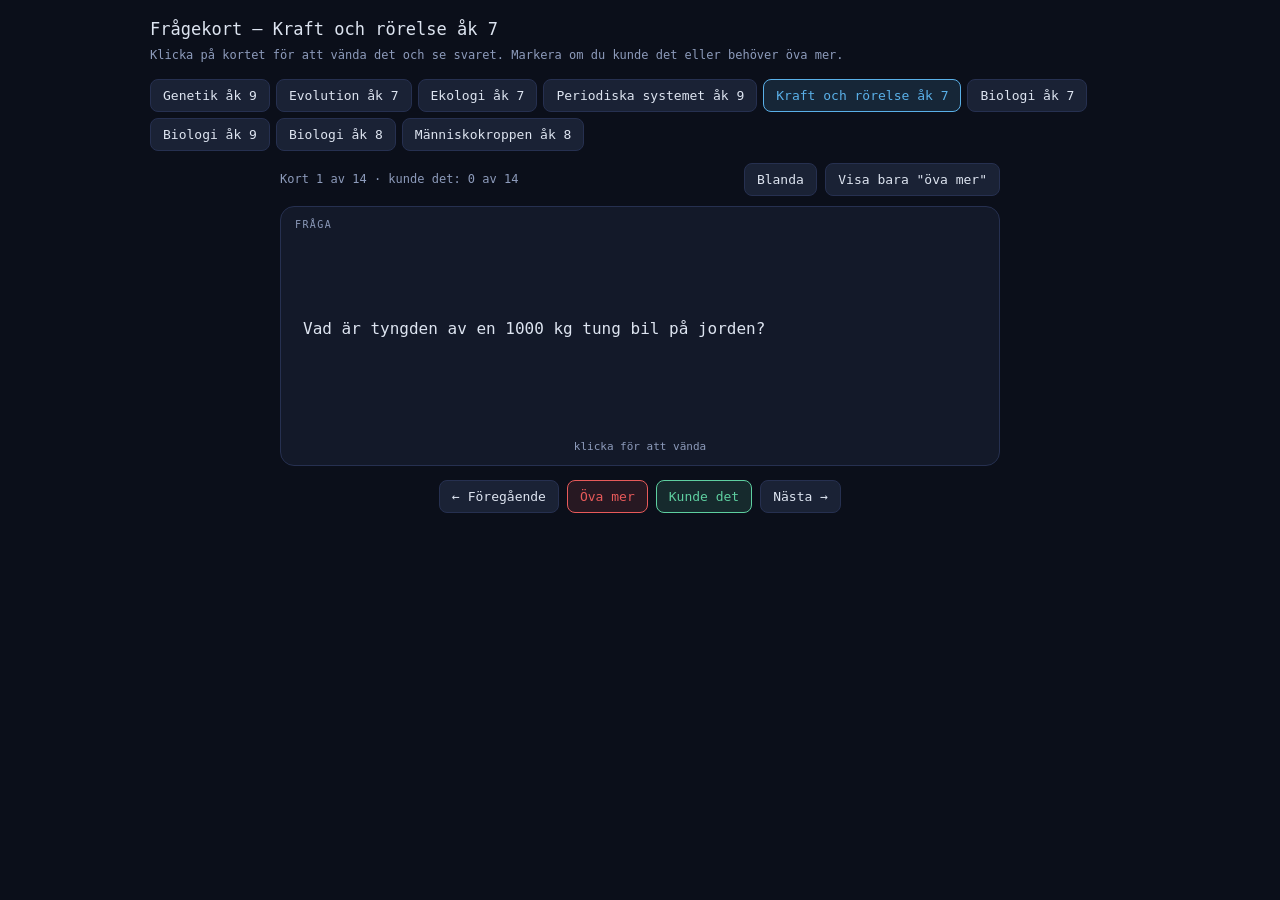
==== apps/fragekort.html @ ba901678 "Frågekort (flashcards) för alla läxförhör, går att bädda in i Google Sites Co-Authored-By: Claude So" ====
<!DOCTYPE html>
<html lang="sv">
<head>
<meta charset="utf-8">
<meta name="viewport" content="width=device-width,initial-scale=1">
<title>Frågekort</title>
<link rel="stylesheet" href="kemi.css">
<style>
.tabs{display:flex;gap:6px;flex-wrap:wrap;margin-bottom:12px}
.card-wrap{perspective:1200px;max-width:720px;margin:0 auto}
.fcard{position:relative;min-height:260px;cursor:pointer;transition:transform .45s;transform-style:preserve-3d}
.fcard.flip{transform:rotateY(180deg)}
.face{position:absolute;inset:0;backface-visibility:hidden;-webkit-backface-visibility:hidden;background:var(--surface);border:1px solid var(--border);border-radius:14px;padding:22px 22px 36px;display:flex;flex-direction:column;justify-content:center;overflow:auto}
.face.back{transform:rotateY(180deg);border-color:rgba(94,207,160,.5)}
.face .tag{position:absolute;top:10px;left:14px;font-size:10px;letter-spacing:.14em;text-transform:uppercase;color:var(--muted)}
.face .hintline{position:absolute;bottom:10px;left:0;right:0;text-align:center;font-size:11px;color:var(--muted)}
.face .txt{font-size:16px;line-height:1.6}
.face ul{margin:8px 0 0 18px;font-size:14px}
.face li{margin:3px 0}
.bar{display:flex;gap:8px;justify-content:center;flex-wrap:wrap;margin:14px 0}
.count{text-align:center;color:var(--muted);font-size:12px}
.sm{max-width:720px;margin:0 auto 10px;display:flex;justify-content:space-between;align-items:center;gap:8px;flex-wrap:wrap}
</style>
</head>
<body>
<div class="app">
  <h1 id="title">Frågekort</h1>
  <p class="lead">Klicka på kortet för att vända det och se svaret. Markera om du kunde det eller behöver öva mer.</p>
  <div id="tabs" class="tabs"></div>
  <div class="sm"><span class="count" id="count"></span><span><button id="shuf">Blanda</button> <button id="onlyMore">Visa bara "öva mer"</button></span></div>
  <div class="card-wrap"><div class="fcard" id="card" tabindex="0" role="button" aria-label="Vänd kortet">
    <div class="face front"><span class="tag">Fråga</span><div class="txt" id="front"></div><span class="hintline">klicka för att vända</span></div>
    <div class="face back"><span class="tag">Svar</span><div class="txt" id="back"></div></div>
  </div></div>
  <div class="bar">
    <button id="prev">← Föregående</button>
    <button id="more" class="bad">Öva mer</button>
    <button id="known" class="good">Kunde det</button>
    <button id="next">Nästa →</button>
  </div>
</div>
<script src="../src/lax-data.js"></script>
<script>
const TITLES={biologi7:"Biologi åk 7",biologi8:"Biologi åk 8",biologi9:"Biologi åk 9",evolution7:"Evolution åk 7",ekologi7:"Ekologi åk 7",manniska8:"Människokroppen åk 8",genetik:"Genetik åk 9",periodiska9:"Periodiska systemet åk 9",kraft7:"Kraft och rörelse åk 7"};
const $=id=>document.getElementById(id);
const esc=s=>String(s).replace(/[&<>]/g,c=>({"&":"&amp;","<":"&lt;",">":"&gt;"}[c]));
let topic,deck=[],i=0,mark={},only=false,all=[];
function backHtml(q){
  if(q.type==="multi"){
    const ok=(q.correct||[]).map(k=>`<li>${esc(k)}. ${esc(q.opts[k])}</li>`).join("");
    return `<b>Rätta påståenden:</b><ul>${ok}</ul>`+(q.explanation?`<p style="margin-top:10px;color:var(--muted)">${esc(q.explanation)}</p>`:"");
  }
  return esc(q.modelAnswer||q.explanation||"");
}
function frontHtml(q){
  if(q.type==="multi"){
    const o=Object.keys(q.opts).sort().map(k=>`<li>${esc(k)}. ${esc(q.opts[k])}</li>`).join("");
    return esc(q.text)+`<ul>${o}</ul>`;
  }
  return esc(q.text);
}
function show(){
  $("card").classList.remove("flip");
  if(!deck.length){$("front").textContent="Inga kort här.";$("back").textContent="";$("count").textContent="";return}
  const q=deck[i];
  $("front").innerHTML=frontHtml(q);$("back").innerHTML=backHtml(q);
  const m=Object.values(mark).filter(v=>v==="known").length;
  $("count").textContent=`Kort ${i+1} av ${deck.length} · kunde det: ${m} av ${all.length}`;
}
function build(){
  deck=only?all.filter(q=>mark[q.id]==="more"):all.slice();
  if(i>=deck.length)i=0;
  $("onlyMore").classList.toggle("on",only);
  show();
}
function load(t){
  topic=t;all=(LAX_DATA[t]||[]).slice();mark={};i=0;only=false;
  $("title").textContent="Frågekort – "+(TITLES[t]||t);
  document.querySelectorAll("#tabs button").forEach(b=>b.classList.toggle("on",b.dataset.k===t));
  build();
}
Object.keys(LAX_DATA).forEach(k=>{const b=document.createElement("button");b.textContent=TITLES[k]||k;b.dataset.k=k;b.onclick=()=>load(k);$("tabs").appendChild(b)});
const url=new URLSearchParams(location.search).get("topic");
if(url&&LAX_DATA[url]&&new URLSearchParams(location.search).get("single")!==null)$("tabs").style.display="none";
$("card").onclick=()=>$("card").classList.toggle("flip");
$("card").onkeydown=e=>{if(e.key==="Enter"||e.key===" "){e.preventDefault();$("card").classList.toggle("flip")}};
$("next").onclick=()=>{if(deck.length){i=(i+1)%deck.length;show()}};
$("prev").onclick=()=>{if(deck.length){i=(i-1+deck.length)%deck.length;show()}};
$("known").onclick=()=>{if(!deck.length)return;mark[deck[i].id]="known";only?build():$("next").click()};
$("more").onclick=()=>{if(!deck.length)return;mark[deck[i].id]="more";$("next").click()};
$("shuf").onclick=()=>{all.sort(()=>Math.random()-.5);i=0;build()};
$("onlyMore").onclick=()=>{only=!only;i=0;build()};
load(LAX_DATA[url]?url:(LAX_DATA.kraft7?"kraft7":Object.keys(LAX_DATA)[0]));
</script>
</body>
</html>
---- apps/kemi.css ----
:root{--bg:#0b0f1a;--surface:#131929;--surface2:#1a2235;--border:#263050;--text:#dde4f0;--muted:#8d9bbb;--accent:#e8845a;--green:#5ecfa0;--red:#e85a5a;--blue:#5ab0e8;--yellow:#e8c75a;--mono:'DM Mono',ui-monospace,Menlo,monospace}
*{box-sizing:border-box;margin:0;padding:0}
body{font-family:var(--mono);background:var(--bg);color:var(--text);font-size:14px;line-height:1.55;padding:16px}
.app{max-width:980px;margin:0 auto}
h1{font-size:17px;font-weight:500;margin-bottom:4px}
.lead{color:var(--muted);font-size:12px;margin-bottom:14px}
.row{display:flex;gap:14px;flex-wrap:wrap}
.panel{background:var(--surface);border:1px solid var(--border);border-radius:10px;padding:14px}
.grow{flex:1 1 320px;min-width:0}
.label{font-size:10px;letter-spacing:.14em;text-transform:uppercase;color:var(--muted);margin-bottom:8px}
button{font-family:var(--mono);font-size:13px;color:var(--text);background:var(--surface2);border:1px solid var(--border);border-radius:8px;padding:8px 12px;cursor:pointer}
button:hover:not(:disabled){border-color:var(--blue)}
button:disabled{opacity:.4;cursor:default}
button.on{border-color:var(--blue);background:rgba(90,176,232,.14);color:var(--blue)}
button.good{border-color:var(--green);background:rgba(94,207,160,.14);color:var(--green)}
button.bad{border-color:var(--red);background:rgba(232,90,90,.12);color:var(--red)}
button.primary{background:var(--blue);color:#0b0f1a;border-color:var(--blue);font-weight:500}
.ctrl{display:flex;align-items:center;gap:8px;margin:6px 0;flex-wrap:wrap}
.ctrl .name{width:104px;color:var(--muted);font-size:12px}
.ctrl .val{min-width:28px;text-align:center;font-size:16px}
.ctrl button{width:34px;padding:6px 0}
.stat{display:flex;justify-content:space-between;border-bottom:1px solid var(--border);padding:5px 0;font-size:13px}
.stat span:first-child{color:var(--muted)}
.msg{margin-top:10px;padding:10px 12px;border-radius:8px;font-size:13px;background:var(--surface2);border:1px solid var(--border)}
.msg.good{border-color:rgba(94,207,160,.4);color:var(--green)}
.msg.bad{border-color:rgba(232,90,90,.4);color:var(--red)}
.msg.info{border-color:rgba(90,176,232,.3);color:var(--blue)}
svg{display:block;width:100%;height:auto}
.legend{display:flex;gap:6px 14px;flex-wrap:wrap;font-size:11px;color:var(--muted);margin-top:8px}
.legend i{display:inline-block;width:10px;height:10px;border-radius:3px;margin-right:5px;vertical-align:-1px}
sup,sub{font-size:.7em}
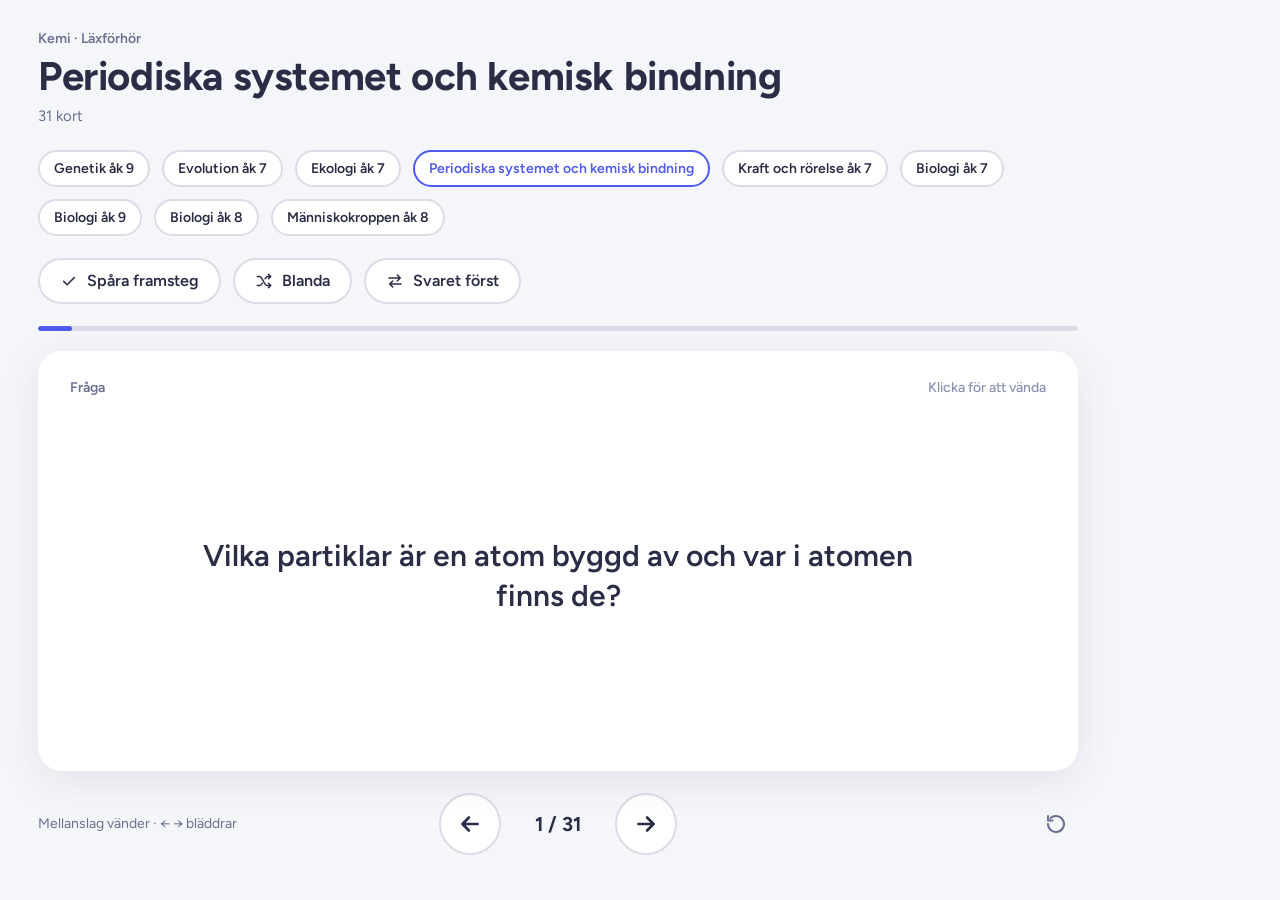
==== commit 64bef61c: "Frågekort: ny layout (som Google Sites-versionen) + SVG-figurer för periodiska systemet Co-Authored-" ====
--- a/apps/fragekort.html
+++ b/apps/fragekort.html
@@ -4,93 +4,226 @@
 <meta charset="utf-8">
 <meta name="viewport" content="width=device-width,initial-scale=1">
 <title>Frågekort</title>
-<link rel="stylesheet" href="kemi.css">
+<link rel="preconnect" href="https://fonts.googleapis.com">
+<link href="https://fonts.googleapis.com/css2?family=Figtree:wght@400;500;600;700&display=swap" rel="stylesheet">
 <style>
-.tabs{display:flex;gap:6px;flex-wrap:wrap;margin-bottom:12px}
-.card-wrap{perspective:1200px;max-width:720px;margin:0 auto}
-.fcard{position:relative;min-height:260px;cursor:pointer;transition:transform .45s;transform-style:preserve-3d}
-.fcard.flip{transform:rotateY(180deg)}
-.face{position:absolute;inset:0;backface-visibility:hidden;-webkit-backface-visibility:hidden;background:var(--surface);border:1px solid var(--border);border-radius:14px;padding:22px 22px 36px;display:flex;flex-direction:column;justify-content:center;overflow:auto}
-.face.back{transform:rotateY(180deg);border-color:rgba(94,207,160,.5)}
-.face .tag{position:absolute;top:10px;left:14px;font-size:10px;letter-spacing:.14em;text-transform:uppercase;color:var(--muted)}
-.face .hintline{position:absolute;bottom:10px;left:0;right:0;text-align:center;font-size:11px;color:var(--muted)}
-.face .txt{font-size:16px;line-height:1.6}
-.face ul{margin:8px 0 0 18px;font-size:14px}
-.face li{margin:3px 0}
-.bar{display:flex;gap:8px;justify-content:center;flex-wrap:wrap;margin:14px 0}
-.count{text-align:center;color:var(--muted);font-size:12px}
-.sm{max-width:720px;margin:0 auto 10px;display:flex;justify-content:space-between;align-items:center;gap:8px;flex-wrap:wrap}
+:root{--bg:#f5f6fa;--card:#fff;--ink:#2a2d45;--mut:#6b7090;--line:#dcdce8;--accent:#4f5bef;--good:#1f9d6b;--bad:#d64545}
+*{box-sizing:border-box;margin:0;padding:0}
+body{font-family:Figtree,system-ui,-apple-system,"Segoe UI",Roboto,sans-serif;background:var(--bg);color:var(--ink);padding:28px 38px 40px;line-height:1.5}
+.wrap{max-width:1040px}
+.eyebrow{font-size:14px;font-weight:600;color:var(--mut)}
+h1{font-size:40px;line-height:1.15;font-weight:700;margin:4px 0 6px;letter-spacing:-.01em}
+.count{font-size:15px;color:var(--mut);margin-bottom:22px}
+.pills{display:flex;gap:12px;flex-wrap:wrap;margin-bottom:22px}
+.pill{display:inline-flex;align-items:center;gap:9px;font:inherit;font-size:16px;font-weight:600;color:var(--ink);background:#fff;border:2px solid var(--line);border-radius:999px;padding:9px 20px;cursor:pointer}
+.pill:hover{border-color:#b9bbd4}
+.pill[aria-pressed=true]{border-color:var(--accent);color:var(--accent)}
+.pill svg{width:18px;height:18px;stroke:currentColor;fill:none;stroke-width:2;stroke-linecap:round;stroke-linejoin:round}
+.topics .pill{font-size:14px;padding:6px 14px}
+.bar{height:5px;background:var(--line);border-radius:3px;margin-bottom:20px;overflow:hidden}
+.bar i{display:block;height:100%;background:var(--accent);border-radius:3px;transition:width .25s}
+.scene{perspective:1600px}
+.flipper{display:grid;transform-style:preserve-3d;transition:transform .5s;cursor:pointer;outline:none}
+.flipper.flip{transform:rotateY(180deg)}
+.face{grid-area:1/1;backface-visibility:hidden;-webkit-backface-visibility:hidden;background:var(--card);border-radius:24px;box-shadow:0 10px 40px rgba(60,66,110,.10);padding:26px 32px 30px;min-height:420px;display:flex;flex-direction:column}
+.face.back{transform:rotateY(180deg)}
+.fhead{display:flex;justify-content:space-between;font-size:14px;font-weight:600;color:var(--mut)}
+.fhead span:last-child{font-weight:500;color:#8a8fae}
+.fbody{flex:1;display:flex;flex-direction:column;align-items:center;justify-content:center;text-align:center;gap:16px;padding:14px 8px 0}
+.q{font-size:30px;font-weight:600;line-height:1.35;max-width:760px}
+.ans{font-size:21px;line-height:1.6;max-width:720px}
+.q.long,.ans.long{font-size:21px}
+.opts{list-style:none;text-align:left;font-size:19px;max-width:700px;display:grid;gap:8px;margin-top:6px}
+.opts li{background:#f5f6fa;border-radius:12px;padding:9px 14px}
+.opts li.ok{background:#e1f5ec;color:#136a47;font-weight:600}
+.fig svg{display:block;margin:0 auto}
+.foot{display:grid;grid-template-columns:1fr auto 1fr;align-items:center;gap:12px;margin-top:22px}
+.foot .hint{font-size:14px;color:var(--mut)}
+.nav{display:flex;align-items:center;gap:22px}
+.nav .n{font-size:20px;font-weight:700;min-width:70px;text-align:center}
+.round{width:62px;height:62px;border-radius:50%;background:#fff;border:2px solid var(--line);display:grid;place-items:center;cursor:pointer}
+.round:hover{border-color:#b9bbd4}
+.round svg{width:26px;height:26px;stroke:var(--ink);fill:none;stroke-width:2.4;stroke-linecap:round;stroke-linejoin:round}
+.rst{justify-self:end;width:44px;height:44px;border:none;background:none;cursor:pointer;display:grid;place-items:center}
+.rst svg{width:24px;height:24px;stroke:var(--mut);fill:none;stroke-width:2;stroke-linecap:round;stroke-linejoin:round}
+.track{display:none;justify-content:center;gap:12px;margin-top:16px}
+.track.on{display:flex}
+.track .pill.good{border-color:#a8dcc6;color:var(--good)}
+.track .pill.bad{border-color:#f0b5b5;color:var(--bad)}
+.track .pill.sel{background:#f5f6fa}
+@media(max-width:640px){body{padding:18px 14px 30px}h1{font-size:28px}.pill{font-size:14px;padding:7px 14px}.q{font-size:23px}.ans{font-size:18px}.face{padding:18px 16px 22px;min-height:360px}.foot{grid-template-columns:1fr}.foot .hint,.rst{display:none}.nav{justify-content:center}}
 </style>
 </head>
 <body>
-<div class="app">
+<div class="wrap">
+  <div class="eyebrow" id="eyebrow"></div>
   <h1 id="title">Frågekort</h1>
-  <p class="lead">Klicka på kortet för att vända det och se svaret. Markera om du kunde det eller behöver öva mer.</p>
-  <div id="tabs" class="tabs"></div>
-  <div class="sm"><span class="count" id="count"></span><span><button id="shuf">Blanda</button> <button id="onlyMore">Visa bara "öva mer"</button></span></div>
-  <div class="card-wrap"><div class="fcard" id="card" tabindex="0" role="button" aria-label="Vänd kortet">
-    <div class="face front"><span class="tag">Fråga</span><div class="txt" id="front"></div><span class="hintline">klicka för att vända</span></div>
-    <div class="face back"><span class="tag">Svar</span><div class="txt" id="back"></div></div>
+  <div class="count" id="count"></div>
+  <div class="pills topics" id="topics" style="display:none"></div>
+  <div class="pills">
+    <button class="pill" id="bTrack" aria-pressed="false"><svg viewBox="0 0 24 24"><path d="M5 12.5l4.5 4.5L19 7.5"/></svg>Spåra framsteg</button>
+    <button class="pill" id="bShuf" aria-pressed="false"><svg viewBox="0 0 24 24"><path d="M3 6h3c4 0 6 12 10 12h5M3 18h3c1.6 0 2.8-1.2 3.800-3M13.500 9C14.500 7.500 15.400 6 17 6h4M18 3l3 3-3 3M18 15l3 3-3 3"/></svg>Blanda</button>
+    <button class="pill" id="bSwap" aria-pressed="false"><svg viewBox="0 0 24 24"><path d="M4 8h15M15 4l4 4-4 4M20 16H5M9 12l-4 4 4 4"/></svg>Svaret först</button>
+  </div>
+  <div class="bar"><i id="prog"></i></div>
+  <div class="scene"><div class="flipper" id="card" tabindex="0" role="button" aria-label="Vänd kortet">
+    <div class="face front"><div class="fhead"><span id="lf">Fråga</span><span>Klicka för att vända</span></div><div class="fbody" id="front"></div></div>
+    <div class="face back"><div class="fhead"><span id="lb">Svar</span><span>Klicka för att vända</span></div><div class="fbody" id="back"></div></div>
   </div></div>
-  <div class="bar">
-    <button id="prev">← Föregående</button>
-    <button id="more" class="bad">Öva mer</button>
-    <button id="known" class="good">Kunde det</button>
-    <button id="next">Nästa →</button>
+  <div class="track" id="track">
+    <button class="pill bad" id="bMore">Öva mer</button>
+    <button class="pill good" id="bKnown">Kunde det</button>
+  </div>
+  <div class="foot">
+    <div class="hint">Mellanslag vänder · ← → bläddrar</div>
+    <div class="nav">
+      <button class="round" id="prev" aria-label="Föregående"><svg viewBox="0 0 24 24"><path d="M19 12H5M11 6l-6 6 6 6"/></svg></button>
+      <div class="n" id="pos"></div>
+      <button class="round" id="next" aria-label="Nästa"><svg viewBox="0 0 24 24"><path d="M5 12h14M13 6l6 6-6 6"/></svg></button>
+    </div>
+    <button class="rst" id="reset" aria-label="Börja om" title="Börja om"><svg viewBox="0 0 24 24"><path d="M4 12a8 8 0 1 0 2.600-5.900M4 4v4.500h4.500"/></svg></button>
   </div>
 </div>
 <script src="../src/lax-data.js"></script>
 <script>
-const TITLES={biologi7:"Biologi åk 7",biologi8:"Biologi åk 8",biologi9:"Biologi åk 9",evolution7:"Evolution åk 7",ekologi7:"Ekologi åk 7",manniska8:"Människokroppen åk 8",genetik:"Genetik åk 9",periodiska9:"Periodiska systemet åk 9",kraft7:"Kraft och rörelse åk 7"};
+const TITLES={biologi7:"Biologi åk 7",biologi8:"Biologi åk 8",biologi9:"Biologi åk 9",evolution7:"Evolution åk 7",ekologi7:"Ekologi åk 7",manniska8:"Människokroppen åk 8",genetik:"Genetik åk 9",periodiska9:"Periodiska systemet och kemisk bindning",kraft7:"Kraft och rörelse åk 7"};
+const SUBJ={periodiska9:"Kemi",kraft7:"Fysik"};
 const $=id=>document.getElementById(id);
 const esc=s=>String(s).replace(/[&<>]/g,c=>({"&":"&amp;","<":"&lt;",">":"&gt;"}[c]));
-let topic,deck=[],i=0,mark={},only=false,all=[];
-function backHtml(q){
+
+/* ───────── Figurer (SVG) ───────── */
+const C={p:"#dc4a4a",n:"#5b6078",e:"#3b9ae1",v:"#f5c518",ring:"#dcdce8",ink:"#2a2d45",mut:"#6b7090"};
+const svg=(w,h,s)=>`<svg viewBox="0 0 ${w} ${h}" width="${w}" role="img" style="max-width:100%;height:auto;font-family:inherit"><defs><marker id="ar" viewBox="0 0 10 10" refX="8" refY="5" markerWidth="7" markerHeight="7" orient="auto"><path d="M1 1L9 5L1 9z" fill="${C.mut}"/></marker></defs>${s}</svg>`;
+const tx=(x,y,t,o={})=>`<text x="${x}" y="${y}" font-size="${o.s||14}" font-weight="${o.w||600}" fill="${o.c||C.ink}" text-anchor="${o.a||"start"}">${t}</text>`;
+const dot=(x,y,r,f,st="")=>`<circle cx="${x}" cy="${y}" r="${r}" fill="${f}" ${st}/>`;
+const ln=(x1,y1,x2,y2,o={})=>`<line x1="${x1}" y1="${y1}" x2="${x2}" y2="${y2}" stroke="${o.c||C.mut}" stroke-width="${o.w||1.3}" ${o.d?`stroke-dasharray="${o.d}"`:""} ${o.m?'marker-end="url(#ar)"':""}/>`;
+const pol=(cx,cy,r,deg)=>[cx+r*Math.cos(deg*Math.PI/180),cy+r*Math.sin(deg*Math.PI/180)];
+function atom(cx,cy,z,sh,o={}){
+  const base=o.base??30,dr=o.dr??22,er=o.er??3.8,nr=o.nr??14;let s="";
+  sh.forEach((n,i)=>{s+=dot(cx,cy,base+i*dr,"none",`stroke="${C.ring}" stroke-width="1.6"`)});
+  s+=dot(cx,cy,nr,C.p)+(z===null?"":tx(cx,cy+nr*.32,z+"+",{s:nr*.8,c:"#fff",a:"middle",w:700}));
+  sh.forEach((n,i)=>{for(let k=0;k<n;k++){const [x,y]=pol(cx,cy,base+i*dr,-90+360*k/n);
+    s+=dot(x,y,er,(o.val&&i===sh.length-1)?C.v:C.e,(o.val&&i===sh.length-1)?`stroke="#c79a00" stroke-width=".8"`:"")}});
+  return s;
+}
+const outer=(sh,o={})=>(o.base??30)+(sh.length-1)*(o.dr??22);
+const nuc=(x,y,t)=>t==="p"?dot(x,y,8,C.p)+tx(x,y+4,"+",{s:12,c:"#fff",a:"middle",w:700}):dot(x,y,8,C.n);
+const leg=(x,y,t,k)=>(k==="e"?dot(x,y,9,C.e)+tx(x,y+4.500,"−",{s:13,c:"#fff",a:"middle",w:700}):nuc(x,y,k).replace(/r="8"/,'r="9"'))+tx(x+20,y+5,t,{s:16,w:700});
+const NM=["K","L","M","N"];
+function lead(x1,y1,x2,y2,t,c){return ln(x1,y1,x2,y2,{d:"3 3",c:"#555"})+tx(x2+8,y2+5,t,{s:16,w:700,c})}
+function cfgFig(sym,z,sh){
+  const o={base:28,dr:22,val:true};const R=outer(sh,o);let s=atom(130,105,z,sh,o);
+  sh.forEach((n,i)=>{s+=tx(270,70+i*28,`${NM[i]}-skalet: ${n} elektroner`,{s:16,w:600})});
+  s+=dot(276,70+sh.length*28+22,6,C.v)+tx(290,70+sh.length*28+28,`valenselektroner: ${sh[sh.length-1]}`,{s:16,w:700});
+  return svg(500,210,s+tx(130,200,sym,{s:15,a:"middle",c:C.mut}));
+}
+function ionRows(rows){let s="",h=0;
+  rows.forEach(r=>{const y=h+60,o={base:16,dr:13,er:3,nr:10};
+    s+=atom(80,y,r.z,r.a,{...o,val:true})+tx(80,y+62,r.sym,{a:"middle",s:15,c:C.mut});
+    s+=ln(150,y,250,y,{m:1,w:2})+tx(200,y-12,r.t,{a:"middle",s:15});
+    s+=atom(330,y,r.z,r.b,o)+tx(330,y+62,r.sym+r.ch+" (jon)",{a:"middle",s:15,c:C.mut})+tx(392,y-18,r.sym+r.ch,{s:24,w:700});h+=130});
+  return svg(470,h,s)}
+function table(fillFn,w,h,extra){let s="";const cs=20,g=2,x0=20,y0=30;
+  for(let p=1;p<=7;p++)for(let gr=1;gr<=18;gr++){
+    const ok=p===1?(gr===1||gr===18):p<=3?(gr<=2||gr>=13):true;if(!ok)continue;
+    s+=`<rect x="${x0+(gr-1)*(cs+g)}" y="${y0+(p-1)*(cs+g)}" width="${cs}" height="${cs}" rx="4" fill="${fillFn(p,gr)}"/>`}
+  return svg(w,h,s+extra)}
+function mol(atoms,bonds,lone,cap,w=460,h=190){
+  let s="";bonds.forEach(([i,j])=>{s+=ln(atoms[i].x,atoms[i].y,atoms[j].x,atoms[j].y,{c:C.ring,w:5})});
+  atoms.forEach(a=>{const r=a.s==="H"?16:20,f=a.s==="H"?"#e8eaf4":a.s==="C"?C.n:C.p;
+    s+=dot(a.x,a.y,r,f,a.s==="H"?`stroke="${C.ring}"`:"")+tx(a.x,a.y+5,a.s,{a:"middle",s:15,w:700,c:a.s==="H"?C.ink:"#fff"})});
+  const pair=(x,y,dx,dy)=>dot(x+dx,y+dy,3.2,C.e)+dot(x-dx,y-dy,3.2,C.e);
+  bonds.forEach(([i,j,n])=>{const a=atoms[i],b=atoms[j],mx=(a.x+b.x)/2,my=(a.y+b.y)/2,L=Math.hypot(b.x-a.x,b.y-a.y),dx=(b.x-a.x)/L,dy=(b.y-a.y)/L,px=-dy,py=dx;
+    for(let k=0;k<n;k++){const off=(k-(n-1)/2)*15;s+=pair(mx+px*off,my+py*off,dx*4.5,dy*4.5)}});
+  (lone||[]).forEach(([i,degs])=>degs.forEach(d=>{const a=atoms[i],[x,y]=pol(a.x,a.y,31,d),t=d*Math.PI/180;s+=pair(x,y,-Math.sin(t)*4.5,Math.cos(t)*4.5)}));
+  return svg(w,h,s+tx(w/2,h-10,cap,{a:"middle",s:15,c:C.mut}))}
+const CH4=()=>mol([{s:"C",x:230,y:90},{s:"H",x:230,y:28},{s:"H",x:230,y:152},{s:"H",x:158,y:90},{s:"H",x:302,y:90}],[[0,1,1],[0,2,1],[0,3,1],[0,4,1]],0,"4 delade elektronpar → fyra enkelbindningar",460,200);
+const FIG={
+ "periodiska9-1a":()=>svg(470,200,dot(100,95,54,"none",`stroke="${C.ring}" stroke-width="2"`)+nuc(90,86,"p")+nuc(108,86,"n")+nuc(90,104,"n")+nuc(108,104,"p")+dot(62,57,9,C.e)+tx(62,61.500,"−",{s:13,c:"#fff",a:"middle",w:700})+dot(138,133,9,C.e)+tx(138,137.500,"−",{s:13,c:"#fff",a:"middle",w:700})+tx(100,180,"kärna i mitten, elektroner i skal",{s:13,a:"middle",c:C.mut,w:500})+leg(235,60,"Proton (+)","p")+leg(235,95,"Neutron (0)","n")+leg(235,130,"Elektron (−)","e")),
+ "periodiska9-1b":()=>{let s="";[[80,1,[1],"Väte"],[230,2,[2],"Helium"],[380,3,[2,1],"Litium"]].forEach(([x,z,sh,nm])=>{s+=atom(x,70,z,sh,{base:26,dr:16,nr:12,er:3.4})+tx(x,148,nm,{a:"middle",s:16})+tx(x,168,z+(z===1?" proton":" protoner"),{a:"middle",s:14,c:C.mut})});return svg(460,185,s)},
+ "periodiska9-4a":()=>ionRows([{z:11,sym:"Na",a:[2,8,1],b:[2,8],ch:"⁺",t:"− 1 elektron"},{z:17,sym:"Cl",a:[2,8,7],b:[2,8,8],ch:"⁻",t:"+ 1 elektron"}]),
+ "periodiska9-1d":()=>svg(470,200,atom(110,100,3,[2,1],{base:28,dr:22})+tx(240,80,"3 protoner (+)",{s:17})+tx(240,110,"3 elektroner (−)",{s:17})+ln(240,122,400,122,{c:C.ring,w:2})+tx(240,148,"laddning 0",{s:17,c:C.mut})),
+ "periodiska9-1e":()=>{const [ex,ey]=[120,45];return svg(470,200,atom(120,100,2,[2],{base:55,er:5})+ln(ex+10,ey,ex+75,ey,{m:1,w:2})+tx(ex+82,ey+5,"hög hastighet",{s:15})+ln(ex,ey+9,ex,82,{m:1,d:"4 3",w:2})+tx(ex+12,72,"elektrisk kraft",{s:15}))},
+ "periodiska9-1f":()=>{let s=atom(100,100,3,[2,1],{base:28,dr:22})+tx(100,28,"Atom",{a:"middle",s:17})+tx(100,190,"elektrisk kraft",{a:"middle",s:15,c:C.mut});
+   s+=dot(350,100,15,C.v)+dot(350,100,32,"none",`stroke="${C.ring}" stroke-width="1.6"`)+dot(350,100,56,"none",`stroke="${C.ring}" stroke-width="1.6"`)+dot(382,100,5,C.e)+dot(350+56*Math.cos(2.4),100+56*Math.sin(2.4),7,"#3aa876")+tx(350,28,"Solsystem",{a:"middle",s:17})+tx(350,190,"gravitation",{a:"middle",s:15,c:C.mut});
+   return svg(470,205,s)},
+ "periodiska9-1g":()=>svg(470,170,`<rect x="30" y="25" width="104" height="116" rx="12" fill="#fff" stroke="${C.ink}" stroke-width="2"/>`+tx(42,60,"11",{s:20,w:700})+tx(82,102,"Na",{s:38,a:"middle",w:700})+tx(82,126,"natrium",{s:13,a:"middle",c:C.mut})+tx(42,44,"atomnummer",{s:10,c:C.mut,w:500})+ln(136,70,205,48,{m:1,w:2})+tx(214,52,"11 protoner (+)",{s:17})+ln(136,100,205,122,{m:1,w:2})+tx(214,128,"11 elektroner (−)",{s:17})),
+ "periodiska9-1h":()=>{const cl=(x,l)=>l.map(([dx,dy,t])=>nuc(x+dx,85+dy,t)).join("");
+   return svg(470,215,leg(120,20,"proton","p")+leg(250,20,"neutron","n")+cl(110,[[-10,-9,"p"],[10,-9,"p"],[0,9,"n"]])+cl(330,[[-10,-9,"p"],[10,-9,"p"],[-10,10,"n"],[10,10,"n"]])+tx(110,150,"³He",{a:"middle",s:26,w:700})+tx(110,172,"2 protoner, 1 neutron",{a:"middle",s:13,c:C.mut})+tx(330,150,"⁴He",{a:"middle",s:26,w:700})+tx(330,172,"2 protoner, 2 neutroner",{a:"middle",s:13,c:C.mut})+tx(220,205,"samma antal protoner, olika antal neutroner",{a:"middle",s:13,c:C.mut}))},
+ "periodiska9-1i":()=>svg(470,190,[[-17,-14,"p"],[0,-20,"n"],[17,-14,"p"],[-20,3,"n"],[20,3,"n"],[-10,18,"p"],[10,18,"n"]].map(([dx,dy,t])=>nuc(100+dx,90+dy,t)).join("")+tx(190,70,"Protoner (+) stöter bort varandra.",{s:16})+tx(190,102,"Neutroner fungerar som klister",{s:16})+tx(190,124,"som håller ihop kärnan.",{s:16})),
+ "periodiska9-2a":()=>{const sh=[2,8,1],o={base:24,dr:20,er:4.500,nr:13,val:true};let s=atom(130,100,11,sh,o);const [ax,ay]=pol(130,100,24+20,40);
+   s+=lead(130,100-64,290,36,"valenselektron")+lead(130+64,100,290,100,"valensskal (yttersta)")+lead(ax,ay,290,166,"elektronskal");return svg(520,200,s)},
+ "periodiska9-2b":()=>{const sh=[2,8,1],o={base:24,dr:20,er:4.500,nr:13};let s=atom(130,100,11,sh,o);
+   [24,44,64].forEach((R,i)=>{const [x,y]=pol(130,100,R,[-20,10,30][i]);s+=lead(x,y,290,[40,100,160][i],NM[i]+"-skalet")});return svg(480,200,s)},
+ "periodiska9-2c-kol":()=>cfgFig("kol",6,[2,4]),
+ "periodiska9-2c-syre":()=>cfgFig("syre",8,[2,6]),
+ "periodiska9-2c-natrium":()=>cfgFig("natrium",11,[2,8,1]),
+ "periodiska9-3b":()=>table((p,g)=>p===3?"#bcd3f5":g===1?"#f8dc86":"#e8eaf4",600,200,tx(20,18,"grupp 1 (lodrät kolumn)",{s:13,c:"#a07d00"})+tx(430,30+2*22+15,"← period 3 (vågrät rad)",{s:13,c:"#2f62b5"})),
+ "periodiska9-3c":()=>{let s="";[[80,3,[2,1],"Li"],[230,11,[2,8,1],"Na"],[380,19,[2,8,8,1],"K"]].forEach(([x,z,sh,n])=>{s+=atom(x,90,null,sh,{base:12,dr:11,er:3,nr:8,val:true})+tx(x,170,n,{a:"middle",s:17})});return svg(460,200,s+tx(230,192,"grupp 1: alla har 1 valenselektron (gul)",{a:"middle",s:14,c:C.mut}))},
+ "periodiska9-3d":()=>{let s="";[[80,3,[2,1],"Li"],[230,6,[2,4],"C"],[380,10,[2,8],"Ne"]].forEach(([x,z,sh,n])=>{s+=atom(x,90,null,sh,{base:18,dr:18,er:3.4,nr:9})+tx(x,170,n,{a:"middle",s:17})});return svg(460,200,s+tx(230,192,"period 2: alla har 2 elektronskal",{a:"middle",s:14,c:C.mut}))},
+ "periodiska9-3e":()=>{let s="";[[80,[2],"He"],[230,[2,8],"Ne"],[380,[2,8,8],"Ar"]].forEach(([x,sh,n])=>{s+=atom(x,90,null,sh,{base:16,dr:13,er:3.2,nr:8,val:true})+tx(x,170,n,{a:"middle",s:17})});return svg(460,200,s+tx(230,192,"fulla yttersta skal → stabila och oreaktiva",{a:"middle",s:14,c:C.mut}))},
+ "periodiska9-3f":()=>ionRows([{z:11,sym:"Na",a:[2,8,1],b:[2,8],ch:"⁺",t:"lämnar ifrån sig 1 e⁻"}]),
+ "periodiska9-4b-h2":()=>mol([{s:"H",x:160,y:80},{s:"H",x:300,y:80}],[[0,1,1]],0,"H–H: ett delat elektronpar",460,150),
+ "periodiska9-4b-h2o":()=>mol([{s:"O",x:230,y:80},{s:"H",x:165,y:140},{s:"H",x:295,y:140}],[[0,1,1],[0,2,1]],[[0,[-125,-55]]],"två delade elektronpar → två enkelbindningar",460,190),
+ "periodiska9-4b-ch4":CH4,
+ "periodiska9-4c":()=>mol([{s:"O",x:170,y:80},{s:"O",x:290,y:80}],[[0,1,2]],[[0,[-125,125]],[1,[-55,55]]],"O=O: två delade elektronpar → dubbelbindning",460,170),
+ "periodiska9-4d":CH4,"periodiska9-4e":CH4,
+ "periodiska9-4f":()=>{let s="";for(let r=0;r<3;r++)for(let c=0;c<5;c++){const x=80+c*75,y=50+r*45;s+=dot(x,y,14,C.n)+tx(x,y+5,"+",{a:"middle",s:15,c:"#fff",w:700})}
+   for(let i=0;i<40;i++){s+=dot(30+((i*97+13)%400),20+((i*53+7)%140),3,C.e)}return svg(460,200,s+tx(230,190,"positiva atomer (+) i ett moln av fria elektroner (blå)",{a:"middle",s:14,c:C.mut}))},
+ "periodiska9-4g":()=>svg(470,110,tx(235,55,"Fe → Fe³⁺ + 3 e⁻",{a:"middle",s:32,w:700})+tx(235,92,"järnatomen lämnar 3 elektroner och får laddningen 3+",{a:"middle",s:14,c:C.mut})),
+ "periodiska9-4h":()=>table((p,g)=>(g>=13||(p===1&&g===1))?"#f6c9c9":"#bcd3f5",600,240,dot(30,212,8,"#bcd3f5")+tx(46,217,"metaller → positiva joner",{s:14})+dot(300,212,8,"#f6c9c9")+tx(316,217,"icke-metaller → negativa joner",{s:14})+tx(580,18,"förenklad bild",{s:11,a:"end",c:C.mut,w:500}))
+};
+
+/* ───────── Kort ───────── */
+const frontHtml=q=>{
+  const long=q.text.length>90?" long":"";
+  let h=`<p class="q${long}">${esc(q.text)}</p>`;
+  if(q.type==="multi")h+=`<ul class="opts">${Object.keys(q.opts).sort().map(k=>`<li>${k}. ${esc(q.opts[k])}</li>`).join("")}</ul>`;
+  return h};
+const backHtml=q=>{
+  let h="";const f=FIG[q.id];
+  if(f)h+=`<div class="fig">${f()}</div>`;
   if(q.type==="multi"){
-    const ok=(q.correct||[]).map(k=>`<li>${esc(k)}. ${esc(q.opts[k])}</li>`).join("");
-    return `<b>Rätta påståenden:</b><ul>${ok}</ul>`+(q.explanation?`<p style="margin-top:10px;color:var(--muted)">${esc(q.explanation)}</p>`:"");
-  }
-  return esc(q.modelAnswer||q.explanation||"");
+    h+=`<ul class="opts">${Object.keys(q.opts).sort().map(k=>`<li class="${(q.correct||[]).includes(k)?"ok":""}">${(q.correct||[]).includes(k)?"✓ ":""}${k}. ${esc(q.opts[k])}</li>`).join("")}</ul>`;
+  }else{const t=q.modelAnswer||q.explanation||"";h+=`<p class="ans${t.length>180?" long":""}">${esc(t)}</p>`}
+  return h};
+
+let topic,all=[],order=[],i=0,flip=false,swap=false,track=false,shuf=false,mark={};
+function paint(){
+  const n=order.length;
+  if(!n){$("front").innerHTML='<p class="q">Inga kort här.</p>';$("back").innerHTML="";return}
+  const q=order[i],F=frontHtml(q),B=backHtml(q);
+  $("front").innerHTML=swap?B:F;$("back").innerHTML=swap?F:B;
+  $("lf").textContent=swap?"Svar":"Fråga";$("lb").textContent=swap?"Fråga":"Svar";
+  $("card").classList.toggle("flip",flip);
+  $("pos").textContent=`${i+1} / ${n}`;
+  $("prog").style.width=((i+1)/n*100)+"%";
+  const known=Object.values(mark).filter(v=>v==="known").length;
+  $("count").textContent=`${n} kort`+(track?` · kunde det: ${known} av ${n}`:"");
+  $("bKnown").classList.toggle("sel",mark[q.id]==="known");$("bMore").classList.toggle("sel",mark[q.id]==="more");
 }
-function frontHtml(q){
-  if(q.type==="multi"){
-    const o=Object.keys(q.opts).sort().map(k=>`<li>${esc(k)}. ${esc(q.opts[k])}</li>`).join("");
-    return esc(q.text)+`<ul>${o}</ul>`;
-  }
-  return esc(q.text);
-}
-function show(){
-  $("card").classList.remove("flip");
-  if(!deck.length){$("front").textContent="Inga kort här.";$("back").textContent="";$("count").textContent="";return}
-  const q=deck[i];
-  $("front").innerHTML=frontHtml(q);$("back").innerHTML=backHtml(q);
-  const m=Object.values(mark).filter(v=>v==="known").length;
-  $("count").textContent=`Kort ${i+1} av ${deck.length} · kunde det: ${m} av ${all.length}`;
-}
-function build(){
-  deck=only?all.filter(q=>mark[q.id]==="more"):all.slice();
-  if(i>=deck.length)i=0;
-  $("onlyMore").classList.toggle("on",only);
-  show();
-}
-function load(t){
-  topic=t;all=(LAX_DATA[t]||[]).slice();mark={};i=0;only=false;
-  $("title").textContent="Frågekort – "+(TITLES[t]||t);
-  document.querySelectorAll("#tabs button").forEach(b=>b.classList.toggle("on",b.dataset.k===t));
-  build();
-}
-Object.keys(LAX_DATA).forEach(k=>{const b=document.createElement("button");b.textContent=TITLES[k]||k;b.dataset.k=k;b.onclick=()=>load(k);$("tabs").appendChild(b)});
-const url=new URLSearchParams(location.search).get("topic");
-if(url&&LAX_DATA[url]&&new URLSearchParams(location.search).get("single")!==null)$("tabs").style.display="none";
-$("card").onclick=()=>$("card").classList.toggle("flip");
-$("card").onkeydown=e=>{if(e.key==="Enter"||e.key===" "){e.preventDefault();$("card").classList.toggle("flip")}};
-$("next").onclick=()=>{if(deck.length){i=(i+1)%deck.length;show()}};
-$("prev").onclick=()=>{if(deck.length){i=(i-1+deck.length)%deck.length;show()}};
-$("known").onclick=()=>{if(!deck.length)return;mark[deck[i].id]="known";only?build():$("next").click()};
-$("more").onclick=()=>{if(!deck.length)return;mark[deck[i].id]="more";$("next").click()};
-$("shuf").onclick=()=>{all.sort(()=>Math.random()-.5);i=0;build()};
-$("onlyMore").onclick=()=>{only=!only;i=0;build()};
-load(LAX_DATA[url]?url:(LAX_DATA.kraft7?"kraft7":Object.keys(LAX_DATA)[0]));
+function go(d){flip=false;i=(i+d+order.length)%order.length;paint()}
+function build(keep){order=all.slice();if(shuf)order.sort(()=>Math.random()-.5);if(!keep)i=0;flip=false;paint()}
+function load(t){topic=t;all=(LAX_DATA[t]||[]).slice();mark={};i=0;shuf=false;swap=false;track=false;
+  ["bTrack","bShuf","bSwap"].forEach(b=>$(b).setAttribute("aria-pressed","false"));$("track").classList.remove("on");
+  $("eyebrow").textContent=(SUBJ[t]||"Biologi")+" · Läxförhör";$("title").textContent=TITLES[t]||t;
+  document.title="Frågekort – "+(TITLES[t]||t);
+  document.querySelectorAll("#topics button").forEach(b=>b.setAttribute("aria-pressed",b.dataset.k===t));build()}
+const P=new URLSearchParams(location.search),want=P.get("topic");
+if(!want){const tp=$("topics");tp.style.display="flex";Object.keys(LAX_DATA).forEach(k=>{const b=document.createElement("button");b.className="pill";b.textContent=TITLES[k]||k;b.dataset.k=k;b.setAttribute("aria-pressed","false");b.onclick=()=>load(k);tp.appendChild(b)})}
+$("card").onclick=()=>{flip=!flip;$("card").classList.toggle("flip",flip)};
+document.addEventListener("keydown",e=>{
+  if(e.key===" "){e.preventDefault();$("card").click()}
+  else if(e.key==="ArrowRight")go(1);else if(e.key==="ArrowLeft")go(-1)});
+$("next").onclick=()=>go(1);$("prev").onclick=()=>go(-1);
+const tog=(id,f)=>$(id).onclick=()=>{const on=$(id).getAttribute("aria-pressed")!=="true";$(id).setAttribute("aria-pressed",on);f(on)};
+tog("bTrack",on=>{track=on;$("track").classList.toggle("on",on);paint()});
+tog("bShuf",on=>{shuf=on;build()});
+tog("bSwap",on=>{swap=on;flip=false;paint()});
+$("bKnown").onclick=()=>{mark[order[i].id]="known";go(1)};
+$("bMore").onclick=()=>{mark[order[i].id]="more";go(1)};
+$("reset").onclick=()=>{mark={};shuf=false;$("bShuf").setAttribute("aria-pressed","false");build()};
+load(LAX_DATA[want]?want:(LAX_DATA.periodiska9?"periodiska9":Object.keys(LAX_DATA)[0]));
 </script>
 </body>
 </html>
